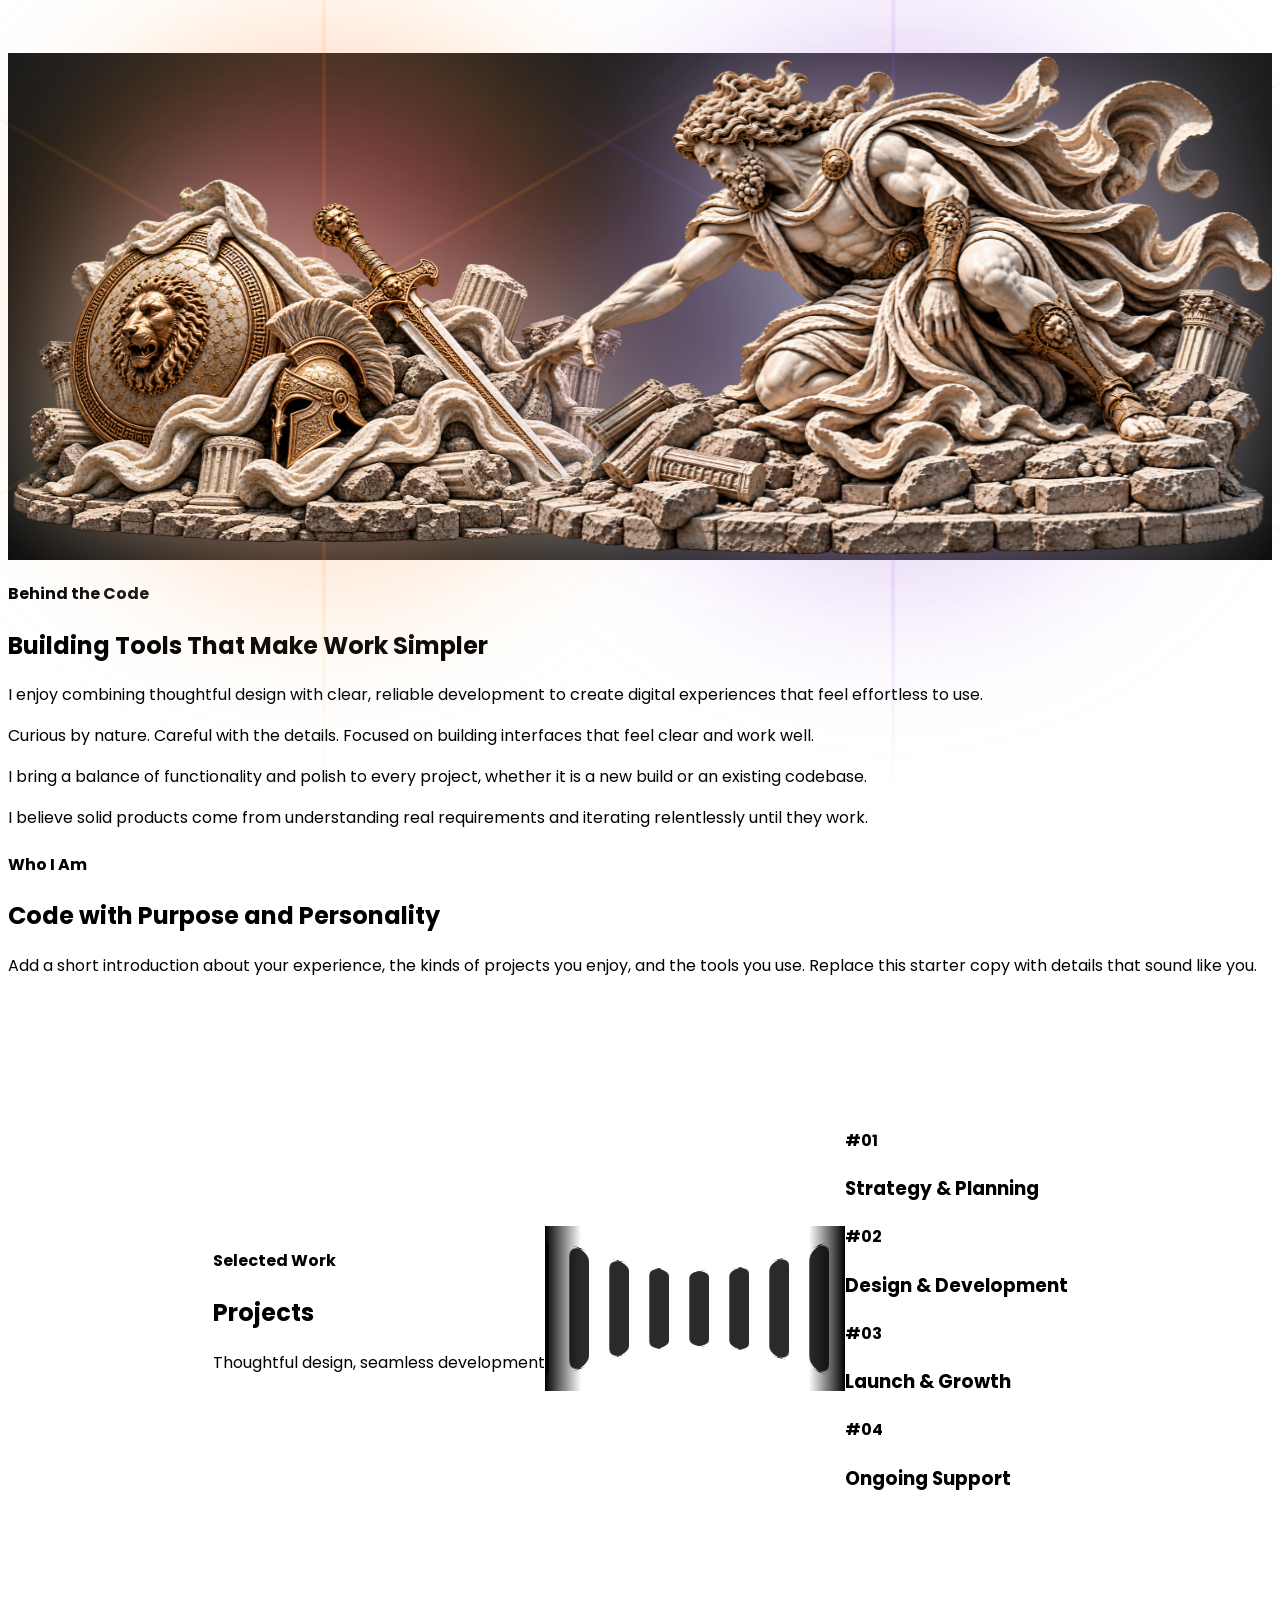
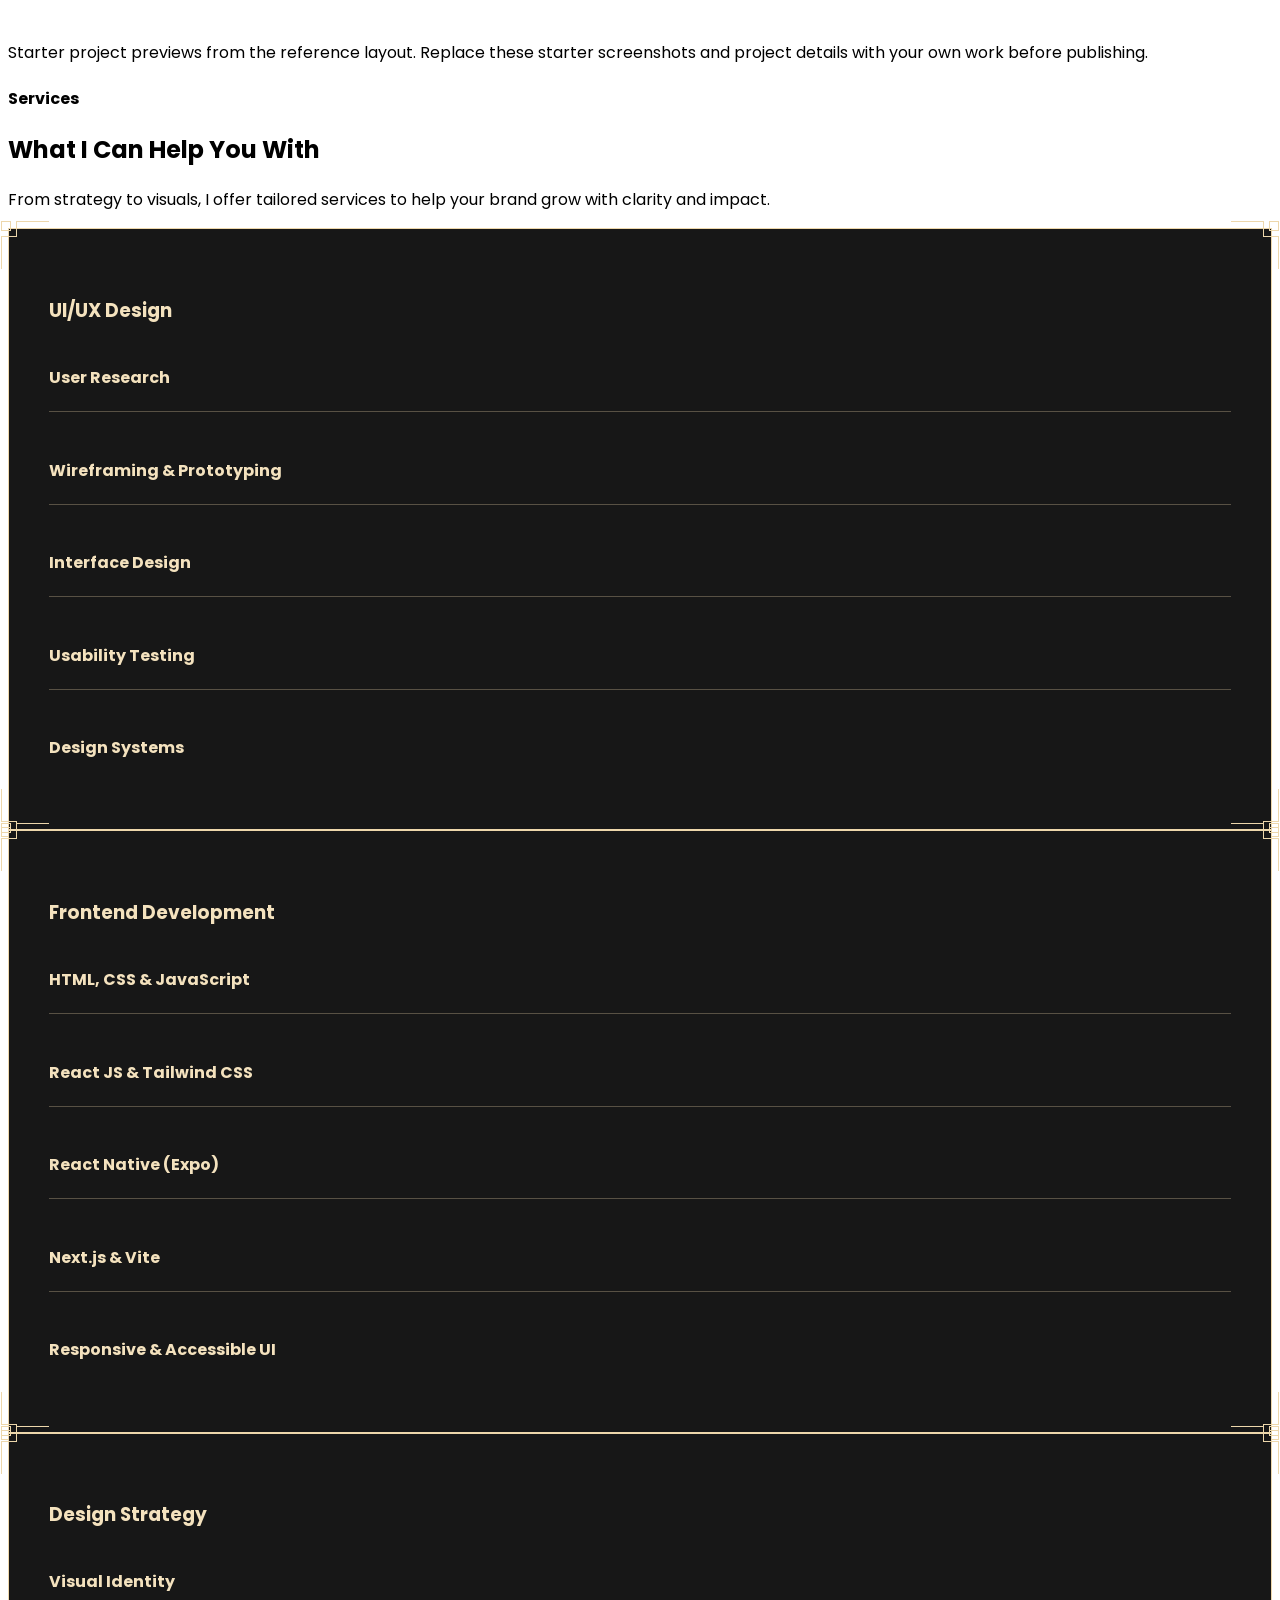
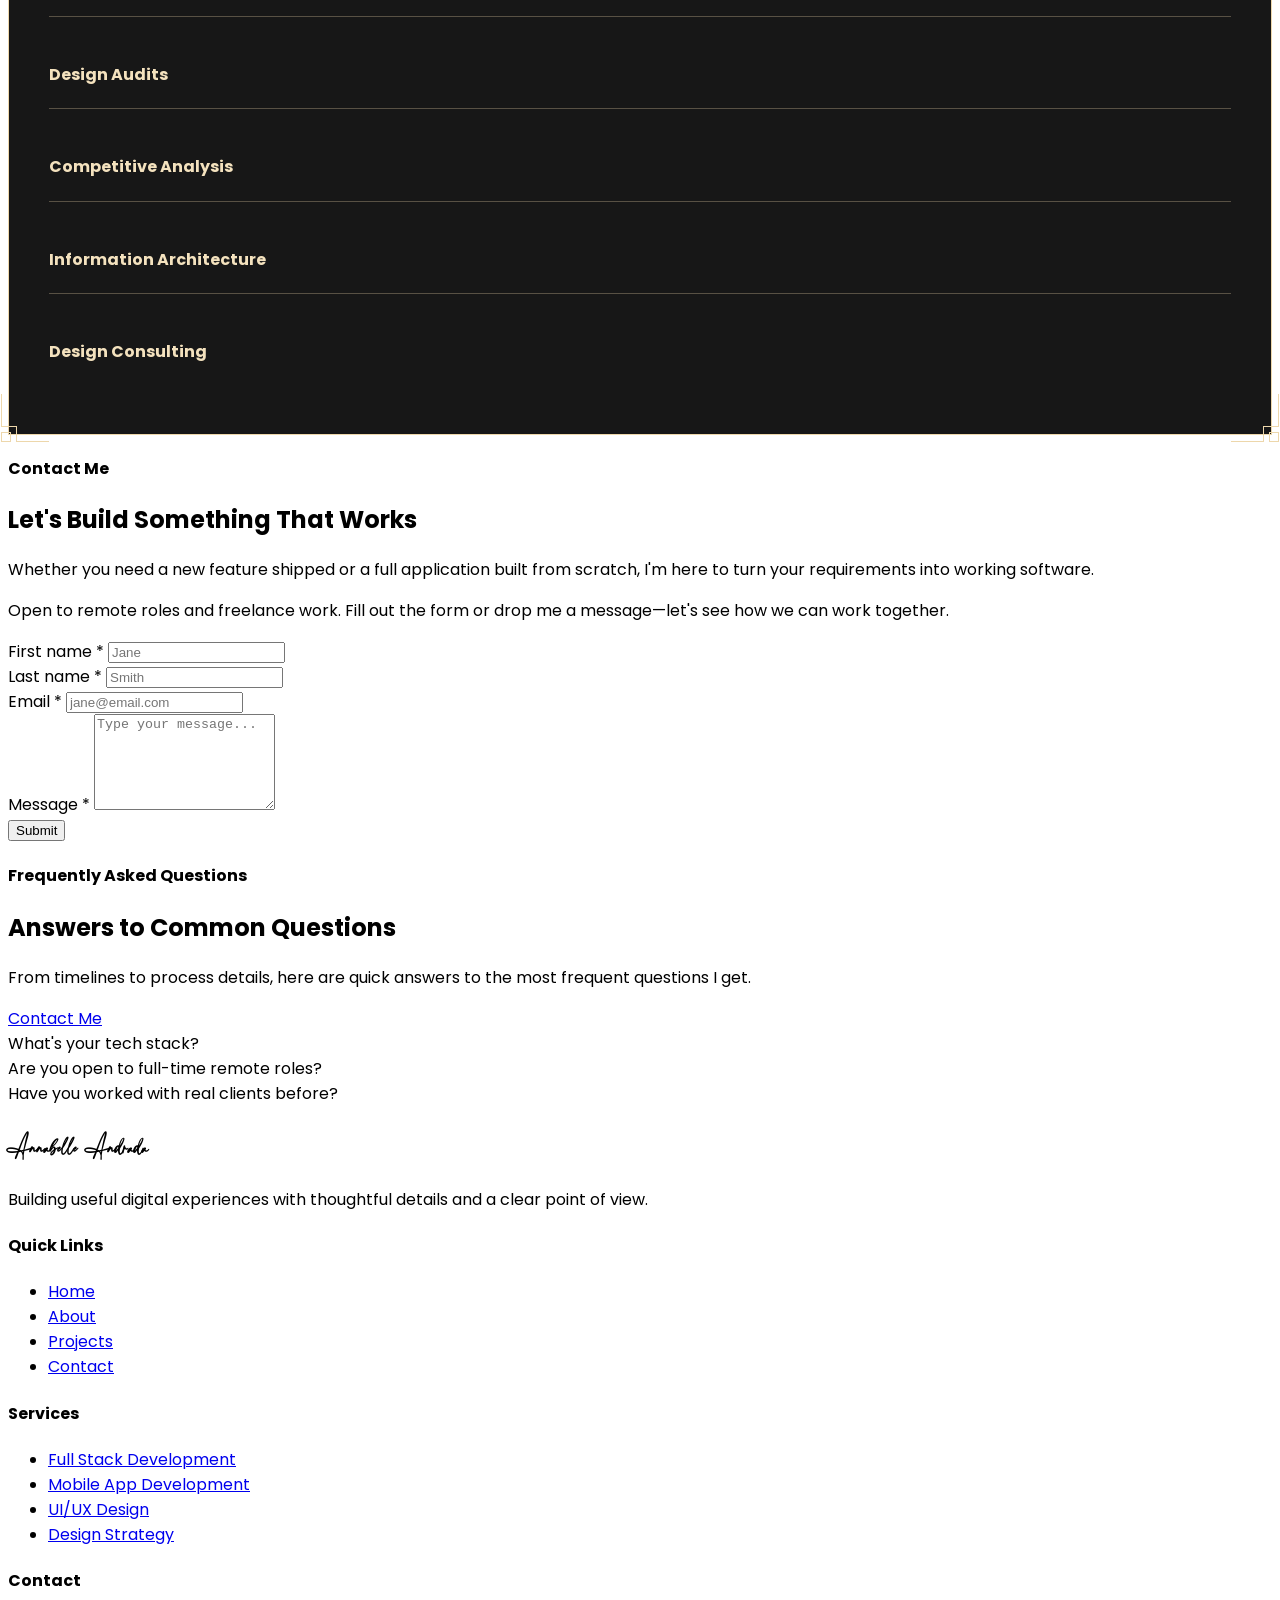
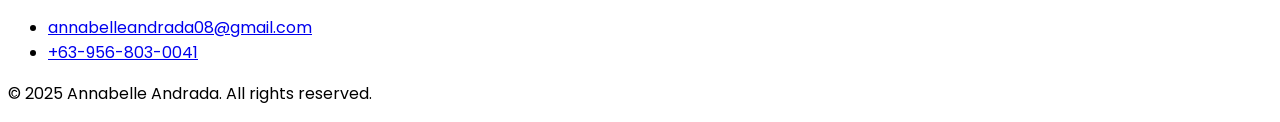
==== index.html @ df2bd19e "images/" ====
<!doctype html>
<html lang="en" class="scroll-smooth overflow-x-hidden">

<head>
  <meta charset="UTF-8" />
  <meta name="viewport" content="width=device-width, initial-scale=1.0" />
  <title>Annabelle Andrada — Web & Mobile Developer</title>
  <script src="https://cdn.tailwindcss.com"></script>
  <link rel="stylesheet" href="https://unicons.iconscout.com/release/v4.0.8/css/line.css" />
  <link rel="stylesheet" href="style.css" />
  <link rel="shortcut icon" href="favicon.svg" type="image/x-icon" />
  <script>
    tailwind.config = {
      theme: {
        extend: {
          colors: {
            accent: "#ff6b35",
          },
        },
      },
    };
  </script>
  <script src="https://cdnjs.cloudflare.com/ajax/libs/gsap/3.12.5/gsap.min.js"></script>
  <script src="https://cdnjs.cloudflare.com/ajax/libs/gsap/3.12.5/ScrollTrigger.min.js"></script>
  <link href="https://fonts.googleapis.com/css2?family=Poppins:wght@400;500;600;700;800;900&display=swap"
    rel="stylesheet" />
</head>

<body class="bg-black text-white overflow-x-hidden">
  <div style="position:absolute;width:0;height:0;overflow:hidden">
    <svg width="0" height="0" style="position: absolute;">
      <defs>
        <filter id="glass-distortion" x="0%" y="0%" width="100%" height="100%">
          <feTurbulence type="fractalNoise" baseFrequency="0.03 0.03" numOctaves="2" seed="92" result="noise" />
          <feGaussianBlur in="noise" stdDeviation="2" result="blurred" />
          <feDisplacementMap in="SourceGraphic" in2="blurred" scale="140" xChannelSelector="R" yChannelSelector="G" />
        </filter>
      </defs>
    </svg>
  </div>

  <!-- Navigation -->
  <nav id="navbar"
    class="fixed top-4 md:top-8 left-1/2 -translate-x-1/2 w-[90%] md:w-[800px] px-6 md:px-8 py-4 flex justify-between items-center z-50 rounded-full">
    <!-- Logo -->
    <div class="text-2xl font-bold text-white logo">Annabelle</div>

    <!-- Desktop Menu -->
    <div class="hidden md:flex gap-12 items-center">
      <a href="#home" class="text-white text-sm font-medium hover:opacity-70">Home</a>
      <a href="#about" class="text-white text-sm font-medium hover:opacity-70">About</a>
      <a href="#projects" class="text-white text-sm font-medium hover:opacity-70">Projects</a>

      <!-- Button -->
      <a href="#contact"
        class="group relative inline-flex items-center w-[165px] h-[48px] rounded-full overflow-hidden bg-white font-semibold pr-7">
        <span
          class="absolute right-1 top-1 bottom-1 w-10 h-10 rounded-full bg-orange-500 pl-2.5 flex items-center justify-start text-white text-xl transition-all duration-500 group-hover:right-1 group-hover:w-[calc(100%-8px)]">
          <i class="uil uil-arrow-right"></i>
        </span>
        <span
          class="relative z-10 w-full text-center text-black text-sm transition-all duration-500 group-hover:text-white group-hover:translate-x-5">
          Get in touch
        </span>
      </a>
    </div>

    <!-- Mobile Menu Button -->
    <button id="menuBtn" class="md:hidden text-white text-2xl">
      <i class="uil uil-bars"></i>
    </button>
  </nav>

  <div id="mobileMenu"
    class="fixed top-24 left-1/2 -translate-x-1/2 w-[90%] rounded-2xl p-6 hidden flex flex-col gap-6 text-center z-40">
    <a href="#home" class="text-white text-sm">Home</a>
    <a href="#about" class="text-white text-sm">About</a>
    <a href="#projects" class="text-white text-sm">Projects</a>
    <!-- Button -->
    <a href="#contact"
      class="group relative inline-flex items-center w-full h-[48px] rounded-full overflow-hidden bg-white font-semibold pr-7">
      <span
        class="absolute right-1 top-1 bottom-1 w-10 h-10 rounded-full bg-orange-500 pl-2.5 flex items-center justify-start text-white text-xl transition-all duration-500 group-hover:right-1 group-hover:w-[calc(100%-8px)]">
        <i class="uil uil-arrow-right"></i>
      </span>
      <span
        class="relative z-10 w-full text-center text-black text-sm transition-all duration-500 group-hover:text-white group-hover:translate-x-5">
        Get in touch
      </span>
    </a>
  </div>

  <!-- Hero Section -->
  <section id="home"
    class="min-h-screen hero-gradient relative flex flex-col justify-end md:justify-end items-center px-6 md:px-16 overflow-hidden rounded-b-[40px] md:rounded-b-[100px]">
    <div class="absolute inset-0 bg-gradient-to-b from-transparent to-black/70"></div>

    <!-- Epic Adam Image (Left/Bottom) -->
    <div class="epic-adam-wrapper">
      <div class="epic-rays">
        <div class="ray"></div>
        <div class="ray"></div>
        <div class="ray"></div>
        <div class="ray"></div>
        <div class="ray"></div>
        <div class="ray"></div>
      </div>
      <div class="epic-aura"></div>
      <div class="epic-image-container">
        <img src="greek-war-trophy.png" alt="Ornate Greek shield, helmet, sword, and marble relics" />
      </div>
    </div>

    <!-- Epic God Image (Right/Top) -->
    <div class="epic-god-wrapper">
      <div class="epic-rays">
        <div class="ray"></div>
        <div class="ray"></div>
        <div class="ray"></div>
        <div class="ray"></div>
        <div class="ray"></div>
        <div class="ray"></div>
      </div>
      <div class="epic-aura"></div>
      <div class="epic-image-container">
        <img src="marble-titan.png" alt="Marble titan among ancient ruins" />
      </div>
    </div>

    <!-- Content (properly positioned) -->
    <div
      class="max-w-[1400px] hero-content flex flex-col md:flex-row items-start md:items-end justify-between gap-10 mx-auto w-full z-20 mb-10 md:mb-5 relative">
      <div>
        <h2 class="text-base md:text-xl font-medium mb-3 opacity-90">
          Hey, I'm Annabelle
        </h2>

        <h1 class="text-[2.2rem] md:text-[3.5rem] font-extrabold leading-tight tracking-[-1px] md:tracking-[-3px]">
          Web & Mobile<br class="hidden md:block" />
          Developer
        </h1>
      </div>

      <div class="max-w-full md:max-w-[450px] text-left">
        <h3 class="text-2xl md:text-4xl font-bold mb-4 md:mb-6 leading-tight">
          Great interfaces should just work.
        </h3>
        <p class="text-sm md:text-base opacity-90 leading-relaxed">
          I build clean, responsive digital experiences that make everyday tasks feel simple and intuitive.</p>
      </div>
    </div>

    <!-- Services Strip -->
    <div class="grid grid-cols-2 md:grid-cols-3 z-20 pb-8 md:pb-10 w-full services-strip">
      <div class="p-6 md:p-10 transition-all hover:bg-black/20">
        <h4 class="text-orange-500 text-xs md:text-sm mb-2 font-semibold">
          #01
        </h4>
        <h3 class="text-base md:text-xl font-bold">Frontend Development</h3>
      </div>
      <div class="p-6 md:p-10 transition-all hover:bg-black/20">
        <h4 class="text-orange-500 text-xs md:text-sm mb-2 font-semibold">
          #02
        </h4>
        <h3 class="text-base md:text-xl font-bold">Mobile Development</h3>
      </div>
      <div class="p-6 md:p-10 transition-all hover:bg-black/20">
        <h4 class="text-orange-500 text-xs md:text-sm mb-2 font-semibold">
          #03
        </h4>
        <h3 class="text-base md:text-xl font-bold">UI/UX Design</h3>
      </div>
    </div>
  </section>

  <!-- About Section -->
  <section id="about" class="py-20 md:py-32 md:pb-0 px-6 md:px-16 pb-0 max-w-[1400px] mx-auto">
    <h4 class="text-orange-500 text-xs md:text-sm font-semibold mb-3 md:mb-4 uppercase tracking-[2px]">
      Behind the Code
    </h4>

    <h2 class="text-[2.2rem] md:text-[3.5rem] font-extrabold mb-6 leading-tight">
      Building Tools That Make Work Simpler
    </h2>

    <div class="grid grid-cols-1 md:grid-cols-2 gap-10 md:gap-24 mb-10">
      <div>
        <p class="text-base md:text-lg leading-relaxed opacity-80 mb-6">
          I enjoy combining thoughtful design with clear, reliable development to create digital experiences that feel effortless to use.
        </p>
        <p class="text-base md:text-lg leading-relaxed opacity-80 mb-6">
          Curious by nature. Careful with the details. Focused on building interfaces that feel clear and work well.
        </p>
      </div>

      <div>
        <p class="text-base md:text-lg leading-relaxed opacity-80 mb-6">
          I bring a balance of functionality and polish to every project, whether it is a new build or an existing codebase.
        </p>
        <p class="text-base md:text-lg leading-relaxed opacity-80 mb-6">
          I believe solid products come from understanding real requirements
          and iterating relentlessly until they work.
        </p>
      </div>
    </div>

    <h4 class="text-orange-500 text-xs md:text-sm font-semibold mb-3 md:mb-4 uppercase tracking-[2px] mt-12 md:mt-10">
      Who I Am
    </h4>

    <h2 class="text-[2.2rem] md:text-[3.5rem] font-extrabold mb-6 leading-tight">
      Code with Purpose and Personality
    </h2>

    <p class="text-base md:text-xl opacity-80 mb-12 md:mb-16 leading-relaxed">
      Add a short introduction about your experience, the kinds of projects you enjoy, and the tools you use. Replace this starter copy with details that sound like you.
    </p>
  </section>

  <!-- Projects Section -->
  <section id="projects" class="py-20 md:py-32 px-6 md:px-16 pb-0 pt-15">
    <!-- Carousel Banner (Container for canvas & absolute floating text overlays) -->
    <div class="carousel-banner w-full h-[50vh] md:h-[80vh] relative flex items-center justify-center overflow-hidden">

      <!-- Floating Text at Top -->
      <div class="absolute -top-5 left-0 right-0 z-10 text-center pt-4 md:pt-5 px-4 md:px-0 pointer-events-none">
        <h4 class="text-orange-500 text-xs md:text-sm font-semibold mb-2 md:mb-4 uppercase tracking-[2px]">
          Selected Work
        </h4>
        <h2 class="text-2xl md:text-[2.5rem] font-bold mb-4 md:mb-6 leading-tight tracking-widest">
          Projects
        </h2>
        <p class="text-sm md:text-base opacity-70 mb-10 md:mb-16 leading-relaxed">
          Thoughtful design, seamless development
        </p>
      </div>

      <!-- Curved Canvas Carousel -->
      <div class="canvas-wrap w-full h-full absolute inset-0 flex items-center justify-center">
        <canvas id="projectsCanvas" role="link" tabindex="0" aria-label="Project carousel. Select a project to open its details." style="display:block; width:100%; height:100%; cursor:pointer;"></canvas>
      </div>

      <!-- Floating Info Cards at Bottom -->
      <div
        class="absolute bottom-3 sm:bottom-6 md:bottom-12 left-1/2 transform -translate-x-1/2 z-10 grid grid-cols-2 sm:grid-cols-4 gap-2 sm:gap-4 md:gap-6 w-[90%] sm:w-auto sm:max-w-[60%] pointer-events-none px-2 sm:px-0">
        <div class="text-center">
          <h4 class="text-orange-500 text-xs sm:text-sm mb-1 font-semibold">#01</h4>
          <h3 class="text-[10px] sm:text-xs font-semibold">Strategy &amp; Planning</h3>
        </div>
        <div class="text-center">
          <h4 class="text-orange-500 text-xs sm:text-sm mb-1 font-semibold">#02</h4>
          <h3 class="text-[10px] sm:text-xs font-semibold">Design &amp; Development</h3>
        </div>
        <div class="text-center">
          <h4 class="text-orange-500 text-xs sm:text-sm mb-1 font-semibold">#03</h4>
          <h3 class="text-[10px] sm:text-xs font-semibold">Launch &amp; Growth</h3>
        </div>
        <div class="text-center">
          <h4 class="text-orange-500 text-xs sm:text-sm mb-1 font-semibold">#04</h4>
          <h3 class="text-[10px] sm:text-xs font-semibold">Ongoing Support</h3>
        </div>
      </div>
    </div>

    <p class="text-center text-xs opacity-60 max-w-2xl mx-auto mt-6 mb-10">Starter project previews from the reference layout. Replace these starter screenshots and project details with your own work before publishing.</p>
    <!-- Modal -->
    <div class="card-overlay" id="cardOverlay">
      <div class="zoomed-card" id="zoomedCard">
        <button class="close-btn" id="closeBtn">×</button>
        <div class="zoomed-card-image-wrap">
          <img src="" alt="Project Detail" class="zoomed-card-image" id="zoomedImage" />
          <button class="fullscreen-btn" id="fullscreenBtn" title="View fullscreen" aria-label="View image fullscreen">
            <svg width="16" height="16" viewBox="0 0 24 24" fill="none" stroke="currentColor" stroke-width="2"
              stroke-linecap="round" stroke-linejoin="round">
              <polyline points="15 3 21 3 21 9"></polyline>
              <polyline points="9 21 3 21 3 15"></polyline>
              <line x1="21" y1="3" x2="14" y2="10"></line>
              <line x1="3" y1="21" x2="10" y2="14"></line>
            </svg>
          </button>
        </div>
        <div class="zoomed-card-content">
          <h3 class="zoomed-card-title" id="zoomedTitle">Project Title</h3>
          <p class="zoomed-card-description" id="zoomedDescription">
            Project description goes here...
          </p>
          <div class="zoomed-card-actions" style="display: flex; align-items: center; justify-content: center; gap: 12px; margin-top: 8px; flex-wrap: wrap;">
            <a id="zoomedDemoBtn" href="#"
              style="display: inline-flex; align-items: center; gap: 8px; background: linear-gradient(135deg, #ff6b35, #ff4757); color: white; text-decoration: none; padding: 12px 28px; border-radius: 50px; font-weight: 600; font-size: 14px; letter-spacing: 0.5px; transition: all 0.3s ease; box-shadow: 0 8px 24px rgba(255,107,53,0.4);"
              onmouseover="this.style.transform='translateY(-2px)'; this.style.boxShadow='0 12px 32px rgba(255,107,53,0.6)';"
              onmouseout="this.style.transform='translateY(0)'; this.style.boxShadow='0 8px 24px rgba(255,107,53,0.4)';">
              <svg width="16" height="16" fill="none" stroke="currentColor" stroke-width="2" viewBox="0 0 24 24">
                <path d="M18 13v6a2 2 0 0 1-2 2H5a2 2 0 0 1-2-2V8a2 2 0 0 1 2-2h6" />
                <polyline points="15 3 21 3 21 9" />
                <line x1="10" y1="14" x2="21" y2="3" />
              </svg>
              View Project Page
            </a>
            <a id="zoomedGithubBtn" href="#" target="_blank" rel="noopener noreferrer"
              style="display: inline-flex; align-items: center; gap: 8px; background: #1a1a1a; border: 1px solid rgba(255,255,255,0.2); color: white; text-decoration: none; padding: 12px 28px; border-radius: 50px; font-weight: 600; font-size: 14px; letter-spacing: 0.5px; transition: all 0.3s ease;"
              onmouseover="this.style.transform='translateY(-2px)'; this.style.background='#2a2a2a';"
              onmouseout="this.style.transform='translateY(0)'; this.style.background='#1a1a1a';">
              <i class="uil uil-github-alt" style="font-size: 16px;"></i>
              GitHub Repo
            </a>
          </div>
        </div>
      </div>
    </div>

    <!-- Fullscreen Image Lightbox -->
    <div class="image-lightbox" id="imageLightbox">
      <button class="lightbox-close-btn" id="lightboxCloseBtn" aria-label="Close fullscreen view">×</button>
      <img src="" alt="Fullscreen project preview" id="lightboxImage" />
    </div>
  </section>

  <!-- Services Section -->
  <section id="services" class="py-20 md:py-25 px-6 md:px-16 bg-black max-w-[1400px] mx-auto">
    <div class="max-w-[1400px] mx-auto">
      <h4 class="text-orange-500 text-xs md:text-sm font-semibold mb-2 md:mb-4 uppercase tracking-[2px]">
        Services
      </h4>
      <h2 class="text-2xl md:text-[3.5rem] font-extrabold mb-4 md:mb-6 leading-tight">
        What I Can Help You With
      </h2>
      <p class="text-base md:text-xl opacity-80 mb-10 md:mb-16 leading-relaxed">
        From strategy to visuals, I offer tailored services to help your brand
        grow with clarity and impact.
      </p>

      <div class="grid grid-cols-1 p-4 md:grid-cols-2 lg:grid-cols-3 gap-6 md:gap-12 lg:gap-12 max-w-7xl mx-auto">
        <!-- Card 1: UI/UX Design -->
        <div class="art-deco-card card-1 mb-6 md:mb-0 md:scale-90">
          <div class="corner top left"></div>
          <div class="corner top right"></div>
          <div class="corner bottom left"></div>
          <div class="corner bottom right"></div>

          <h3 class="text-lg md:text-2xl font-semibold md:font-bold mb-4">UI/UX Design</h3>

          <div class="art-deco-content">
            <div class="art-deco-item">
              <h4 class="text-base md:text-lg">User Research</h4>
              <div class="art-deco-divider"></div>
            </div>

            <div class="art-deco-item">
              <h4>Wireframing & Prototyping</h4>
              <div class="art-deco-divider"></div>
            </div>

            <div class="art-deco-item">
              <h4>Interface Design</h4>
              <div class="art-deco-divider"></div>
            </div>

            <div class="art-deco-item">
              <h4>Usability Testing</h4>
              <div class="art-deco-divider"></div>
            </div>

            <div class="art-deco-item">
              <h4>Design Systems</h4>
            </div>
          </div>
        </div>

        <!-- Card 2: Frontend Development -->
        <div class="art-deco-card card-2 mb-6 md:mb-0">
          <div class="corner top left"></div>
          <div class="corner top right"></div>
          <div class="corner bottom left"></div>
          <div class="corner bottom right"></div>

          <h3 class="text-lg md:text-2xl font-semibold md:font-bold mb-4">
            Frontend Development
          </h3>

          <div class="art-deco-content">
            <div class="art-deco-item">
              <h4 class="text-base md:text-lg">HTML, CSS & JavaScript</h4>
              <div class="art-deco-divider"></div>
            </div>

            <div class="art-deco-item">
              <h4>React JS & Tailwind CSS</h4>
              <div class="art-deco-divider"></div>
            </div>

            <div class="art-deco-item">
              <h4>React Native (Expo)</h4>
              <div class="art-deco-divider"></div>
            </div>

            <div class="art-deco-item">
              <h4>Next.js &amp; Vite</h4>
              <div class="art-deco-divider"></div>
            </div>

            <div class="art-deco-item">
              <h4>Responsive &amp; Accessible UI</h4>
            </div>
          </div>
        </div>

        <!-- Card 3: Design Strategy -->
        <div class="art-deco-card card-3 mb-6 md:mb-0 md:scale-90">
          <div class="corner top left"></div>
          <div class="corner top right"></div>
          <div class="corner bottom left"></div>
          <div class="corner bottom right"></div>

          <h3 class="text-lg md:text-2xl font-semibold md:font-bold mb-4">Design Strategy</h3>

          <div class="art-deco-content">
            <div class="art-deco-item">
              <h4 class="text-base md:text-lg">Visual Identity</h4>
              <div class="art-deco-divider"></div>
            </div>

            <div class="art-deco-item">
              <h4>Design Audits</h4>
              <div class="art-deco-divider"></div>
            </div>

            <div class="art-deco-item">
              <h4>Competitive Analysis</h4>
              <div class="art-deco-divider"></div>
            </div>

            <div class="art-deco-item">
              <h4>Information Architecture</h4>
              <div class="art-deco-divider"></div>
            </div>

            <div class="art-deco-item">
              <h4>Design Consulting</h4>
            </div>
          </div>
        </div>
      </div>
    </div>
  </section>

  <!-- Contact Section -->
  <section id="contact" class="py-20 md:py-32 px-6 md:px-16 max-w-[1400px] mx-auto">
    <div class="grid grid-cols-1 lg:grid-cols-2 gap-10 md:gap-12 lg:gap-20 items-center">
      <!-- Left Column -->
      <div>
        <h4 class="text-orange-500 text-xs md:text-sm font-semibold mb-2 md:mb-4 uppercase tracking-[2px]">
          Contact Me
        </h4>

        <h1 class="text-[2rem] md:text-[3.5rem] font-extrabold mb-4 md:mb-6 leading-tight">
          Let's Build Something That Works
        </h1>

        <p class="text-base md:text-lg lg:text-xl text-gray-400 mb-6 md:mb-8 leading-relaxed">
          Whether you need a new feature shipped or a full application built
          from scratch, I'm here to turn your requirements into working
          software.
        </p>

        <p class="text-sm md:text-base text-gray-500 mb-8 md:mb-12 leading-relaxed">
          Open to remote roles and freelance work. Fill out the form or drop
          me a message—let's see how we can work together.
        </p>

        <!-- Social Icons -->
        <div class="flex gap-4 md:gap-6">
          <a class="w-10 h-10 md:w-12 md:h-12 border-2 border-gray-700 rounded-full flex items-center justify-center hover:border-orange-500 transition-colors"
            href="#contact">
            <i class="uil uil-linkedin-alt text-lg md:text-xl"></i>
          </a>
          <a class="w-10 h-10 md:w-12 md:h-12 border-2 border-gray-700 rounded-full flex items-center justify-center hover:border-orange-500 transition-colors"
            href="#contact">
            <i class="uil uil-github-alt text-lg md:text-xl"></i>
          </a>
        </div>
      </div>

      <!-- Right Column - Form -->
      <div class="mt-10 lg:mt-0 p-6 md:p-10 bg-[#141414] rounded-[30px]">
        <form id="contactForm" action="https://formsubmit.co/annabelleandrada08@gmail.com" method="POST" class="space-y-6">
          <!-- Name Fields -->
          <div class="grid grid-cols-1 md:grid-cols-2 gap-4">
            <div>
              <label class="block text-gray-400 text-sm mb-2">
                First name <span class="text-orange-500">*</span>
              </label>
              <input type="text" name="first_name" placeholder="Jane"
                class="w-full bg-neutral-800 border-2 border-transparent rounded-full px-4 md:px-6 py-3 text-xs md:text-sm text-white placeholder-gray-600 focus:outline-none focus:border-orange-500 transition-colors"
                required />
            </div>
            <div>
              <label class="block text-gray-400 text-sm mb-2">
                Last name <span class="text-orange-500">*</span>
              </label>
              <input type="text" name="last_name" placeholder="Smith"
                class="w-full bg-neutral-800 border-2 border-transparent rounded-full px-4 md:px-6 py-3 text-xs md:text-sm text-white placeholder-gray-600 focus:outline-none focus:border-orange-500 transition-colors"
                required />
            </div>
          </div>

          <!-- Email -->
          <div>
            <label class="block text-gray-400 text-sm mb-2">
              Email <span class="text-orange-500">*</span>
            </label>
            <input type="email" name="email" placeholder="jane@email.com"
              class="w-full bg-neutral-800 border-2 border-transparent rounded-full px-4 md:px-6 py-3 text-xs md:text-sm text-white placeholder-gray-600 focus:outline-none focus:border-orange-500 transition-colors"
              required />
          </div>

          <!-- Message -->
          <div>
            <label class="block text-gray-400 text-sm mb-2">
              Message <span class="text-orange-500">*</span>
            </label>
            <textarea name="message" placeholder="Type your message..." rows="6"
              class="w-full bg-neutral-800 border-2 border-transparent rounded-3xl px-4 md:px-6 py-4 text-xs md:text-sm text-white placeholder-gray-600 focus:outline-none focus:border-orange-500 transition-colors resize-none"
              required></textarea>
          </div>

          <!-- Submit Button -->
          <button type="submit" id="submitBtn"
            class="w-full bg-orange-600 hover:bg-orange-500 text-white text-xs md:text-sm font-medium py-3.5 px-6 md:px-8 rounded-full transition-colors">
            Submit
          </button>
        </form>
      </div>
    </div>
  </section>

  <!-- FAQ Section -->
  <section id="faq" class="py-20 md:py-32 px-6 md:px-16 bg-neutral-900 overflow-x-hidden">
    <div class="max-w-[1400px] mx-auto">
      <div class="grid grid-cols-1 md:grid-cols-[1fr_1.2fr] gap-10 md:gap-24 items-start">
        <div class="md:sticky md:top-[150px] w-full">
          <h4 class="text-orange-500 text-xs md:text-sm font-semibold mb-3 md:mb-4 uppercase tracking-[2px]">
            Frequently Asked Questions
          </h4>
          <h2 class="text-[2rem] md:text-[3.5rem] font-extrabold leading-tight mb-4 md:mb-6">
            Answers to Common Questions
          </h2>
          <p class="text-base md:text-lg opacity-70 leading-relaxed mb-6 md:mb-8">
            From timelines to process details, here are quick answers to the
            most frequent questions I get.
          </p>
          <a href="#contact"
            class="group relative inline-flex items-center w-[165px] h-[48px] rounded-full overflow-hidden bg-white font-semibold pr-7">
            <span
              class="absolute right-1 top-1 bottom-1 w-10 h-10 rounded-full bg-orange-500 pl-2.5 flex items-center justify-start text-white text-xl transition-all duration-500 ease-in-out group-hover:right-1 group-hover:w-[calc(100%-8px)]">
              <i class="uil uil-arrow-right"></i>
            </span>
            <span
              class="relative z-10 w-full text-center text-black text-sm transition-all duration-500 ease-in-out group-hover:text-white group-hover:translate-x-5">
              Contact Me
            </span>
          </a>
        </div>

        <div class="w-full">
          <div
            class="faq-item bg-neutral-950 rounded-[25px] mb-5 overflow-hidden border-2 border-transparent transition-colors hover:border-orange-600">
            <div
              class="faq-question p-5 px-6 md:px-8 cursor-pointer flex justify-between items-center font-semibold text-sm md:text-base transition-colors hover:bg-white/[0.02]">
              <span>What's your tech stack?</span>
              <i class="uil uil-plus faq-icon text-2xl text-orange-500"></i>
            </div>
            <div class="faq-answer px-6 md:px-8">
              <p class="opacity-70 leading-relaxed pb-6 md:pb-7">
                Add your preferred tools and technologies here, with a short note about how you use them.
              </p>
            </div>
          </div>

          <div
            class="faq-item bg-neutral-950 rounded-[25px] mb-5 overflow-hidden border-2 border-transparent transition-colors hover:border-orange-600">
            <div
              class="faq-question p-5 px-6 md:px-8 cursor-pointer flex justify-between items-center font-semibold text-sm md:text-base transition-colors hover:bg-white/[0.02]">
              <span>Are you open to full-time remote roles?</span>
              <i class="uil uil-plus faq-icon text-2xl text-orange-500"></i>
            </div>
            <div class="faq-answer px-6 md:px-8">
              <p class="opacity-70 leading-relaxed pb-6 md:pb-7">
                Add a short answer about the opportunities you are currently open to.
              </p>
            </div>
          </div>

          <div
            class="faq-item bg-neutral-950 rounded-[25px] mb-5 overflow-hidden border-2 border-transparent transition-colors hover:border-orange-600">
            <div
              class="faq-question p-5 px-6 md:px-8 cursor-pointer flex justify-between items-center font-semibold text-sm md:text-base transition-colors hover:bg-white/[0.02]">
              <span>Have you worked with real clients before?</span>
              <i class="uil uil-plus faq-icon text-2xl text-orange-500"></i>
            </div>
            <div class="faq-answer px-6 md:px-8">
              <p class="opacity-70 leading-relaxed pb-6 md:pb-7">
                Share a little about your experience and link visitors to the projects you can discuss publicly.
              </p>
            </div>
          </div>
        </div>
      </div>
    </div>
  </section>

  <!-- Footer -->
  <footer id="footer" class="bg-black border-t border-white/10 py-12 md:py-16 px-6 md:px-16 pb-8">
    <div class="max-w-[1400px] mx-auto">
      <div class="grid grid-cols-1 md:grid-cols-[2fr_1fr_1fr_1fr] gap-12 md:gap-16 mb-12">
        <div>
          <h3 class="text-2xl md:text-3xl mb-4 font-bold logo">Annabelle Andrada</h3>

          <p class="text-sm md:text-base opacity-70 leading-relaxed mb-6">
            Building useful digital experiences with thoughtful details and a clear point of view.
          </p>
          <div class="flex gap-4 md:justify-start justify-start">
            <a href="#contact"
              class="w-10 h-10 bg-white/5 border border-white/10 rounded-full flex items-center justify-center transition-all hover:bg-orange-500 hover:-translate-y-1">
              <i class="uil uil-linkedin-alt"></i>
            </a>
            <a href="#contact"
              class="w-10 h-10 bg-white/5 border border-white/10 rounded-full flex items-center justify-center transition-all hover:bg-orange-500 hover:-translate-y-1">
              <i class="uil uil-github-alt"></i>
            </a>
          </div>
        </div>

        <div>
          <h4 class="font-semibold mb-4 md:mb-6 text-orange-500 text-sm">
            Quick Links
          </h4>
          <ul class="list-none">
            <li class="mb-3">
              <a href="#home" class="opacity-70 transition-all hover:opacity-100 hover:pl-1 inline-block">Home</a>
            </li>
            <li class="mb-3">
              <a href="#about" class="opacity-70 transition-all hover:opacity-100 hover:pl-1 inline-block">About</a>
            </li>
            <li class="mb-3">
              <a href="#projects"
                class="opacity-70 transition-all hover:opacity-100 hover:pl-1 inline-block">Projects</a>
            </li>
            <li class="mb-3">
              <a href="#contact" class="opacity-70 transition-all hover:opacity-100 hover:pl-1 inline-block">Contact</a>
            </li>
          </ul>
        </div>

        <div>
          <h4 class="font-semibold mb-4 md:mb-6 text-orange-500 text-sm">
            Services
          </h4>
          <ul class="list-none">
            <li class="mb-3">
              <a href="#services"
                class="text-sm md:text-base opacity-70 transition-all hover:opacity-100 hover:pl-1 inline-block">Full
                Stack Development</a>
            </li>
            <li class="mb-3">
              <a href="#services"
                class="text-sm md:text-base opacity-70 transition-all hover:opacity-100 hover:pl-1 inline-block">Mobile
                App Development</a>
            </li>
            <li class="mb-3">
              <a href="#services"
                class="text-sm md:text-base opacity-70 transition-all hover:opacity-100 hover:pl-1 inline-block">UI/UX
                Design</a>
            </li>
            <li class="mb-3">
              <a href="#services"
                class="text-sm md:text-base opacity-70 transition-all hover:opacity-100 hover:pl-1 inline-block">Design
                Strategy</a>
            </li>
          </ul>
        </div>

        <div>
          <h4 class="font-semibold mb-4 md:mb-6 text-orange-500 text-sm">
            Contact
          </h4>
          <ul class="list-none">
            <li class="mb-3">
              <a href="mailto:annabelleandrada08@gmail.com"
                class="text-sm md:text-base opacity-70 transition-all hover:opacity-100 hover:pl-1 inline-block">annabelleandrada08@gmail.com</a>
            </li>
            <li class="mb-3">
              <a href="tel:+639568030041"
                class="text-sm md:text-base opacity-70 transition-all hover:opacity-100 hover:pl-1 inline-block">+63-956-803-0041</a>
            </li>
          </ul>
        </div>
      </div>

      <div
        class="pt-6 md:pt-8 border-t border-white/10 flex flex-col md:flex-row gap-4 md:gap-0 justify-between items-start md:items-center opacity-60 text-xs md:text-sm">
        <p>© 2025 Annabelle Andrada. All rights reserved.</p>
      </div>
    </div>
  </footer>
  <script src="script.js"></script>
</body>

</html>
---- style.css ----
:root {
  --art-deco-border: hsl(40, 65%, 80%);
  --art-deco-text: hsl(40, 70%, 85%);
  --glass-light: #ffffff;
  --glass-dark: #000000;
  --glass-reflex-light: 1;
  --glass-reflex-dark: 1;
}

/* Enhanced 3D Carousel Styles */
.carousel-banner {
  width: 100%;
  height: 70vh;
  position: relative;
  display: flex;
  align-items: center;
  justify-content: center;
  overflow: hidden;
  perspective: 355px;
}

@media screen and (max-width: 640px) {
  .carousel-banner {
    height: 60vh;
    perspective: 250px;
  }
}

/* Card Modal - Game/Anime Style with Flip from Carousel Position */
.card-overlay {
  position: fixed;
  top: 0;
  left: 0;
  width: 100%;
  height: 100%;
  background: rgba(0, 0, 0, 0);
  display: none;
  justify-content: center;
  align-items: center;
  z-index: 1000;
  opacity: 0;
  transition: opacity 0.5s ease, background 0.5s ease;
  backdrop-filter: blur(0px);
}

.card-overlay.active {
  display: flex;
  opacity: 1;
  background: rgba(0, 0, 0, 0.9);
  backdrop-filter: blur(15px);
}

.card-overlay.closing {
  display: flex;
  background: rgba(0, 0, 0, 0.9);
  backdrop-filter: blur(15px);
}

/* The zoomed card - starts at carousel position */
.zoomed-card {
  background: linear-gradient(135deg,
      rgba(30, 30, 30, 0.95),
      rgba(20, 20, 20, 0.95));
  border-radius: 20px;
  padding: 0;
  position: fixed;
  overflow: hidden;
  box-shadow: 0 0 0 2px rgba(255, 255, 255, 0.1), 0 20px 60px rgba(0, 0, 0, 0.6),
    0 0 40px rgba(255, 107, 107, 0.2);
  pointer-events: none;
  transform-style: preserve-3d;
  /* Initial size matches carousel card */
  width: 200px;
  height: 250px;
  /* Position will be set dynamically via JS */
}

.card-overlay.active .zoomed-card {
  pointer-events: all;
}

/* Card is expanding to center */
.zoomed-card.expanding {
  transition: all 1.2s cubic-bezier(0.34, 1.56, 0.64, 1);
}

/* Card expanded state - fixed aspect ratio */
.zoomed-card.expanded {
  width: 450px !important;
  min-height: max-content;
  left: 50% !important;
  top: 50% !important;
  transform: translate(-50%, -50%) rotateY(0deg) rotateZ(0deg) !important;
}

/* Card is returning to carousel */
.zoomed-card.returning {
  transition: all 1.2s cubic-bezier(0.34, 1.56, 0.64, 1);
}

/* Card Content */
.zoomed-card-image-wrap {
  position: relative;
}

.zoomed-card-image {
  width: 100%;
  height: 100%;
  object-fit: contain;
  display: block;
  border-radius: 20px;
  transition: height 0.8s cubic-bezier(0.34, 1.56, 0.64, 1) 0.4s,
    border-radius 0.8s ease 0.4s;
}

.zoomed-card.expanded .zoomed-card-image {
  height: max-content;
  border-radius: 20px 20px 0 0;
}

/* Fullscreen (expand) button overlaid on the modal image */
.fullscreen-btn {
  position: absolute;
  bottom: 12px;
  right: 12px;
  width: 34px;
  height: 34px;
  border-radius: 50%;
  background: rgba(0, 0, 0, 0.55);
  border: 1px solid rgba(255, 255, 255, 0.25);
  color: white;
  display: flex;
  align-items: center;
  justify-content: center;
  cursor: pointer;
  z-index: 5;
  opacity: 0;
  transform: scale(0.8);
  pointer-events: none;
  transition: all 0.3s ease;
}

.zoomed-card.expanded .fullscreen-btn {
  opacity: 1;
  transform: scale(1);
  pointer-events: all;
  transition: all 0.6s cubic-bezier(0.34, 1.56, 0.64, 1) 1s;
}

.fullscreen-btn:hover {
  background: rgba(255, 107, 53, 0.9);
  border-color: rgba(255, 255, 255, 0.4);
  transform: scale(1.1);
}

/* Fullscreen image lightbox */
.image-lightbox {
  position: fixed;
  inset: 0;
  z-index: 2000;
  display: none;
  align-items: center;
  justify-content: center;
  background: rgba(0, 0, 0, 0.95);
  opacity: 0;
  transition: opacity 0.3s ease;
}

.image-lightbox.active {
  display: flex;
  opacity: 1;
}

.image-lightbox img {
  max-width: 92vw;
  max-height: 92vh;
  object-fit: contain;
  border-radius: 8px;
  box-shadow: 0 20px 60px rgba(0, 0, 0, 0.6);
}

/* Browser Fullscreen API mode: fill the frame edge-to-edge */
.image-lightbox:fullscreen {
  background: #000;
}

.image-lightbox:fullscreen img {
  max-width: 100vw;
  max-height: 100vh;
  border-radius: 0;
}

.lightbox-close-btn {
  position: absolute;
  top: 24px;
  right: 24px;
  background: rgba(255, 71, 87, 0.9);
  color: white;
  border: 2px solid rgba(255, 255, 255, 0.3);
  width: 40px;
  height: 40px;
  border-radius: 50%;
  font-size: 24px;
  line-height: 1;
  cursor: pointer;
  display: flex;
  justify-content: center;
  align-items: center;
  z-index: 10;
  transition: all 0.3s ease;
  box-shadow: 0 5px 15px rgba(255, 71, 87, 0.4);
}

.lightbox-close-btn:hover {
  transform: scale(1.1) rotate(90deg);
  background: rgba(255, 71, 87, 1);
}

.zoomed-card-content {
  padding: 32px;
  color: white;
  opacity: 0;
  transform: translateY(30px);
  transition: all 0.6s cubic-bezier(0.34, 1.56, 0.64, 1);
}

.zoomed-card.expanded .zoomed-card-content {
  opacity: 1;
  transform: translateY(0);
  transition-delay: 0.8s;
}

.zoomed-card.returning .zoomed-card-content {
  opacity: 0;
  transform: translateY(30px);
  transition: all 0.3s ease;
  transition-delay: 0s;
}

.zoomed-card-title {
  font-size: 20px;
  font-weight: bold;
  text-align: center;
  color: white;
  margin-bottom: 20px;
  text-shadow: 0 0 20px rgba(78, 205, 196, 0.5);
}

.zoomed-card-description {
  font-size: 14px;
  color: rgba(255, 255, 255, 0.8);
  line-height: 1.8;
  text-align: center;
  margin-bottom: 30px;
}

.close-btn {
  position: absolute;
  top: 20px;
  right: 20px;
  background: rgba(255, 71, 87, 0.9);
  color: white;
  border: 2px solid rgba(255, 255, 255, 0.3);
  width: 30px;
  height: 30px;
  border-radius: 50%;
  font-size: 20px;
  line-height: 1;
  cursor: pointer;
  display: flex;
  justify-content: center;
  align-items: center;
  z-index: 10;
  transition: all 0.3s ease;
  box-shadow: 0 5px 15px rgba(255, 71, 87, 0.4);
  opacity: 0;
  transform: scale(0) rotate(-180deg);
}

.zoomed-card.expanded .close-btn {
  opacity: 1;
  transform: scale(1) rotate(0deg);
  transition: all 0.6s cubic-bezier(0.34, 1.56, 0.64, 1) 1s;
}

.close-btn:hover {
  transform: scale(1.1) rotate(90deg) !important;
  background: rgba(255, 71, 87, 1);
  box-shadow: 0 10px 25px rgba(255, 71, 87, 0.6);
}

/* Glow effect during animation */
.zoomed-card.expanding {
  animation: cardGlow 1.2s ease-in-out;
}

@keyframes cardGlow {

  0%,
  100% {
    box-shadow: 0 0 0 2px rgba(255, 255, 255, 0.1),
      0 20px 60px rgba(0, 0, 0, 0.6), 0 0 40px rgba(255, 107, 107, 0.2);
  }

  50% {
    box-shadow: 0 0 0 3px rgba(78, 205, 196, 0.8),
      0 30px 80px rgba(0, 0, 0, 0.8), 0 0 80px rgba(78, 205, 196, 0.6),
      0 0 120px rgba(255, 107, 107, 0.4);
  }
}

@media screen and (max-width: 1024px) {
  .zoomed-card.expanded {
    width: 400px !important;
    min-height: 650px;
  }

  .zoomed-card.expanded .zoomed-card-image {
    height: 400px;
  }
}

@media screen and (max-width: 768px) {
  .zoomed-card.expanded {
    width: 90% !important;
    max-width: 350px !important;
    min-height: max-content;
  }

  .zoomed-card.expanded .zoomed-card-image {
    height: 300px;
  }

  .zoomed-card-content {
    padding: 24px;
  }

  .zoomed-card-title {
    font-size: 24px;
  }

  .zoomed-card-description {
    font-size: 14px;
  }

  .zoomed-card-actions {
    flex-direction: column;
  }

  .zoomed-card-actions a {
    width: 100%;
    justify-content: center;
  }

  .epic-god-wrapper {
    right: -20% !important;
    top: 5% !important;
    width: 75% !important;
  }

  .epic-adam-wrapper {
    left: -5% !important;
    bottom: 60% !important;
    width: 65% !important;
  }
}

@font-face {
  font-family: "MyFont";
  src: url("Priestacy.otf") format("opentype");
  font-weight: normal;
  font-style: normal;
}

/* Initial hidden states */
.epic-adam-wrapper,
.epic-god-wrapper,
#navbar,
.hero-content>*,
.services-strip>* {
  opacity: 0;
}

.logo {
  font-family: "MyFont", sans-serif;
}

body {
  font-family: "Poppins";
}

.hero-gradient {
  background: linear-gradient(to bottom, #1a1a1a 0%, #000000 100%);
  position: relative;
}

/* Epic floating images */
.epic-adam-wrapper,
.epic-god-wrapper {
  position: absolute;
  z-index: 1;
  pointer-events: none;
}

.epic-adam-wrapper {
  left: 0;
  bottom: 0;
  width: 50%;
  height: 100%;
  display: flex;
  align-items: flex-end;
  justify-content: flex-start;
}

.epic-god-wrapper {
  right: 0;
  top: 0;
  width: 60%;
  height: 100%;
  display: flex;
  align-items: flex-start;
  justify-content: flex-end;
}

.epic-image-container {
  position: relative;
  animation: epicFloat 6s ease-in-out infinite;
}

.epic-adam-wrapper .epic-image-container {
  animation-delay: 0s;
}

.epic-god-wrapper .epic-image-container {
  animation-delay: 1s;
}

@keyframes epicFloat {

  0%,
  100% {
    transform: translateY(0px);
  }

  50% {
    transform: translateY(-30px);
  }
}

.epic-aura {
  position: absolute;
  top: 50%;
  left: 50%;
  transform: translate(-50%, -50%);
  width: 700px;
  height: 700px;
  border-radius: 50%;
  pointer-events: none;
  z-index: -1;
}

.epic-adam-wrapper .epic-aura {
  background: radial-gradient(circle,
      rgba(255, 107, 53, 0.6) 0%,
      rgba(255, 71, 87, 0.4) 30%,
      rgba(255, 140, 0, 0.2) 50%,
      transparent 70%);
  animation: auraGlow 4s ease-in-out infinite;
  filter: blur(60px);
}

.epic-god-wrapper .epic-aura {
  background: radial-gradient(circle,
      rgba(102, 126, 234, 0.6) 0%,
      rgba(118, 75, 162, 0.4) 30%,
      rgba(147, 51, 234, 0.2) 50%,
      transparent 70%);
  animation: auraGlow 4s ease-in-out infinite;
  filter: blur(60px);
  animation-delay: 0.5s;
}

.epic-aura::before {
  content: "";
  position: absolute;
  top: 50%;
  left: 50%;
  transform: translate(-50%, -50%);
  width: 900px;
  height: 900px;
  border-radius: 50%;
  background: radial-gradient(circle,
      rgba(255, 255, 255, 0.15) 0%,
      rgba(255, 255, 255, 0.05) 40%,
      transparent 70%);
  animation: auraPulse 3s ease-in-out infinite;
}

@keyframes auraGlow {

  0%,
  100% {
    opacity: 0.8;
    transform: translate(-50%, -50%) scale(1);
  }

  50% {
    opacity: 1;
    transform: translate(-50%, -50%) scale(1.2);
  }
}

@keyframes auraPulse {

  0%,
  100% {
    opacity: 0.4;
    filter: blur(50px);
  }

  50% {
    opacity: 0.7;
    filter: blur(70px);
  }
}

.epic-image-container img {
  display: block;
  max-width: 100%;
  height: auto;
  filter: drop-shadow(0 0 60px rgba(255, 255, 255, 0.4));
}

.epic-adam-wrapper .epic-image-container img {
  max-height: 90vh;
  width: auto;
}

.epic-god-wrapper .epic-image-container img {
  max-height: 85vh;
  width: auto;
}

/* Light rays effect */
.epic-rays {
  position: absolute;
  top: 50%;
  left: 50%;
  transform: translate(-50%, -50%);
  width: 100%;
  height: 100%;
  pointer-events: none;
  z-index: -1;
}

.ray {
  position: absolute;
  top: 50%;
  left: 50%;
  width: 4px;
  height: 500px;
  transform-origin: top center;
  opacity: 0.3;
}

.epic-adam-wrapper .ray {
  background: linear-gradient(to bottom,
      rgba(255, 107, 53, 0.8),
      rgba(255, 140, 0, 0.4),
      transparent);
  animation: rayRotate 12s linear infinite;
}

.epic-god-wrapper .ray {
  background: linear-gradient(to bottom,
      rgba(102, 126, 234, 0.8),
      rgba(147, 51, 234, 0.4),
      transparent);
  animation: rayRotate 12s linear infinite reverse;
}

.ray:nth-child(1) {
  transform: translate(-50%, 0) rotate(0deg);
}

.ray:nth-child(2) {
  transform: translate(-50%, 0) rotate(60deg);
}

.ray:nth-child(3) {
  transform: translate(-50%, 0) rotate(120deg);
}

.ray:nth-child(4) {
  transform: translate(-50%, 0) rotate(180deg);
}

.ray:nth-child(5) {
  transform: translate(-50%, 0) rotate(240deg);
}

.ray:nth-child(6) {
  transform: translate(-50%, 0) rotate(300deg);
}

@keyframes rayRotate {
  0% {
    opacity: 0.2;
  }

  50% {
    opacity: 0.4;
  }

  100% {
    opacity: 0.2;
  }
}

.faq-answer {
  max-height: 0;
  overflow: hidden;
  transition: max-height 0.3s ease, padding 0.3s ease;
}

.faq-item.active .faq-answer {
  max-height: 500px;
}

.faq-icon {
  transition: transform 0.3s;
}

.faq-item.active .faq-icon {
  transform: rotate(45deg);
}

@keyframes spin-slow {
  from {
    transform: rotate(0deg);
  }

  to {
    transform: rotate(360deg);
  }
}

.animate-spin-slow {
  animation: spin-slow 5s linear infinite;
}

/* =============================================
   LIQUID GLASS NAVBAR — matches .liquid-glass-card
   ============================================= */
#navbar {
  position: fixed;
  isolation: isolate;
  transform: translateX(-50%);
  /* Outer glow — same as .liquid-glass-card */
  box-shadow: 0px 0px 21px -8px rgba(255, 255, 255, 0.3);
  transition: transform 0.4s cubic-bezier(0.16, 1, 0.3, 1),
    opacity 0.4s ease,
    all 0.5s cubic-bezier(0.16, 1, 0.3, 1);
}

/* Tint + inner shadow layer — same as .liquid-glass-card::before */
#navbar::before {
  content: '';
  position: absolute;
  inset: 0;
  z-index: 0;
  border-radius: 9999px;
  box-shadow: inset 0 0 10px -6px rgba(255, 255, 255, 0.7);
  background-color: rgba(255, 255, 255, 0);
  pointer-events: none;
}

/* Backdrop blur + distortion layer — same as .liquid-glass-card::after */
#navbar::after {
  content: '';
  position: absolute;
  inset: 0;
  z-index: -1;
  border-radius: 9999px;
  backdrop-filter: blur(8px);
  -webkit-backdrop-filter: blur(8px);
  filter: url(#glass-distortion);
  -webkit-filter: url(#glass-distortion);
  isolation: isolate;
  pointer-events: none;
}

/* Shine highlight layer */
.navbar-shine {
  position: absolute;
  inset: 0;
  z-index: 1;
  border-radius: 9999px;
  pointer-events: none;
  overflow: hidden;
}

/* Top-edge specular line — thin bright streak along the top */
.navbar-shine::before {
  content: '';
  position: absolute;
  top: 0;
  left: 10%;
  right: 10%;
  height: 1px;
  background: linear-gradient(
    90deg,
    transparent 0%,
    rgba(255, 255, 255, 0.0) 10%,
    rgba(255, 255, 255, 0.85) 40%,
    rgba(255, 255, 255, 1) 50%,
    rgba(255, 255, 255, 0.85) 60%,
    rgba(255, 255, 255, 0.0) 90%,
    transparent 100%
  );
  border-radius: 9999px;
}

/* Soft inner glow bloom just below the top edge */
.navbar-shine::after {
  content: '';
  position: absolute;
  top: 0;
  left: 15%;
  right: 15%;
  height: 40%;
  background: radial-gradient(
    ellipse at 50% 0%,
    rgba(255, 255, 255, 0.18) 0%,
    rgba(255, 255, 255, 0.06) 50%,
    transparent 100%
  );
  border-radius: 9999px;
}

/* Sweep animation on load */
@keyframes navbarShimmer {
  0%   { transform: translateX(-120%); opacity: 0; }
  10%  { opacity: 1; }
  90%  { opacity: 1; }
  100% { transform: translateX(120%); opacity: 0; }
}

.navbar-shine-sweep {
  position: absolute;
  top: 0;
  left: 0;
  width: 40%;
  height: 100%;
  background: linear-gradient(
    105deg,
    transparent 30%,
    rgba(255, 255, 255, 0.18) 50%,
    transparent 70%
  );
  border-radius: 9999px;
  animation: navbarShimmer 1.8s cubic-bezier(0.4, 0, 0.2, 1) forwards;
  animation-delay: 1.5s;
  opacity: 0;
  pointer-events: none;
}

#navbar.scrolled {
  transform: translateX(-50%) translateY(4px) scale(0.98);
}

#navbar.scrolled::after {
  backdrop-filter: blur(14px);
  -webkit-backdrop-filter: blur(14px);
}

/* =============================================
   LIQUID GLASS MOBILE MENU — matches .liquid-glass-card
   ============================================= */
#mobileMenu {
  isolation: isolate;
  transform: translate(-50%, -20px) scale(0.95) !important;
  border: none !important;
  box-shadow: 0px 0px 21px -8px rgba(255, 255, 255, 0.3);
  opacity: 0;
  transition: transform 0.3s cubic-bezier(0.16, 1, 0.3, 1), opacity 0.3s ease;
}

#mobileMenu.menu-visible {
  transform: translate(-50%, 0) scale(1) !important;
  opacity: 1;
}

#mobileMenu::before {
  content: '';
  position: absolute;
  inset: 0;
  z-index: 0;
  border-radius: 1rem;
  box-shadow: inset 0 0 10px -6px rgba(255, 255, 255, 0.7);
  background-color: rgba(255, 255, 255, 0);
  pointer-events: none;
}

#mobileMenu::after {
  content: '';
  position: absolute;
  inset: 0;
  z-index: -1;
  border-radius: 1rem;
  backdrop-filter: blur(8px);
  -webkit-backdrop-filter: blur(8px);
  filter: url(#glass-distortion);
  -webkit-filter: url(#glass-distortion);
  isolation: isolate;
  pointer-events: none;
}

/* services card style */

.art-deco-card {
  display: flex;
  flex-direction: column;
  background: #171717;
  border: 1px solid var(--art-deco-border);
  position: relative;
  padding: 3rem 2.5rem;
  color: var(--art-deco-text);
  transition: transform 0.3s ease;
  scale: 1;
}

.art-deco-card:hover {
  transform: translateY(-0.5rem);
}

.art-deco-content {
  display: flex;
  flex-direction: column;
  gap: 1.5rem;
}

.art-deco-divider {
  height: 1px;
  background: var(--art-deco-border);
  opacity: 0.3;
  margin-top: 0.75rem;
}

.corner {
  width: 0.5rem;
  height: 0.5rem;
  border: 1px solid var(--art-deco-border);
  position: absolute;
}

.corner::after,
.corner::before {
  content: "";
  position: absolute;
}

.corner::after {
  width: 2rem;
  height: calc(1rem - 1px);
}

.corner::before {
  width: calc(1rem - 1px);
  height: 2rem;
}

.corner.left {
  left: -0.5rem;
}

.corner.left::after {
  left: calc(-2px + 1rem);
  border-left: 1px solid var(--art-deco-border);
}

.corner.left::before {
  left: -1px;
  border-left: 1px solid var(--art-deco-border);
}

.corner.right {
  right: -0.5rem;
}

.corner.right::after {
  right: calc(-2px + 1rem);
  border-right: 1px solid var(--art-deco-border);
}

.corner.right::before {
  right: -1px;
  border-right: 1px solid var(--art-deco-border);
}

.corner.top {
  top: -0.5rem;
}

.corner.top::after {
  top: -1px;
  border-top: 1px solid var(--art-deco-border);
}

.corner.top::before {
  top: calc(-2px + 1rem);
  border-top: 1px solid var(--art-deco-border);
}

.corner.bottom {
  bottom: -0.5rem;
}

.corner.bottom::after {
  bottom: -1px;
  border-bottom: 1px solid var(--art-deco-border);
}

.corner.bottom::before {
  bottom: calc(-2px + 1rem);
  border-bottom: 1px solid var(--art-deco-border);
}
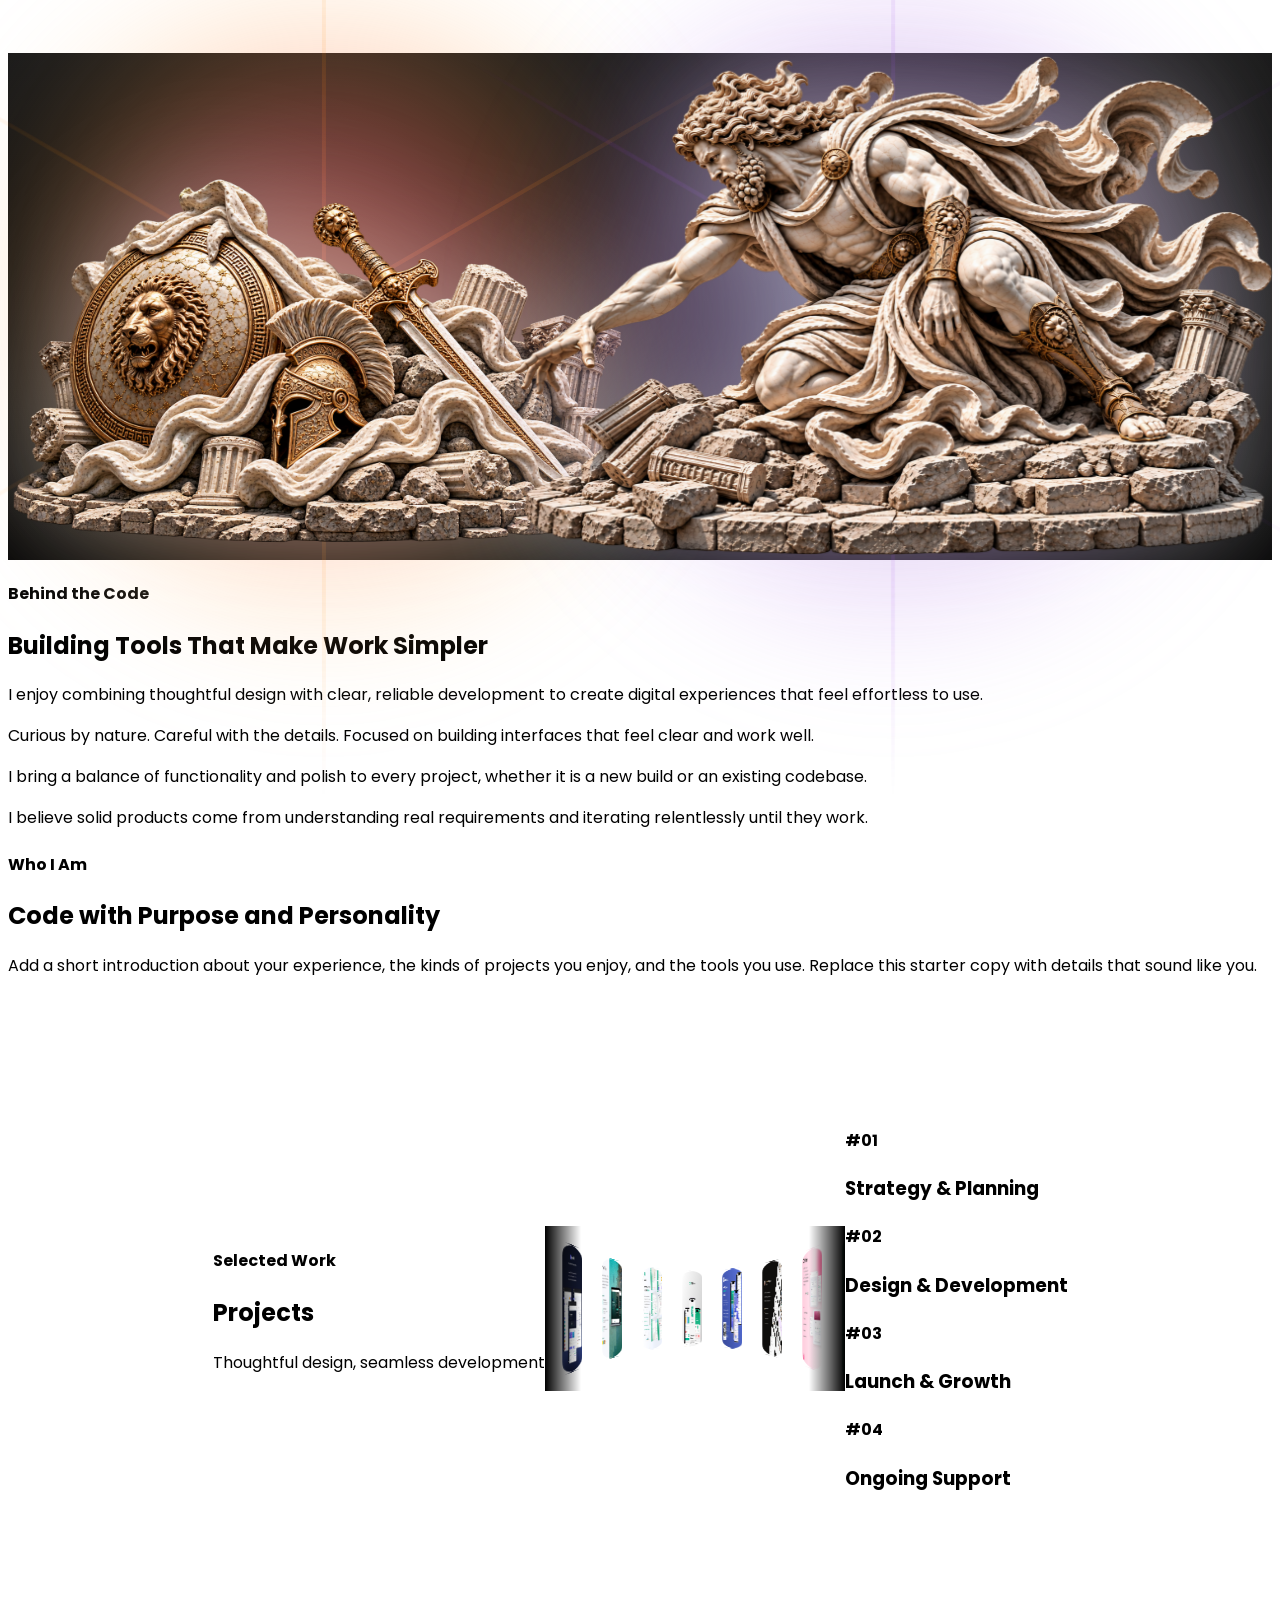
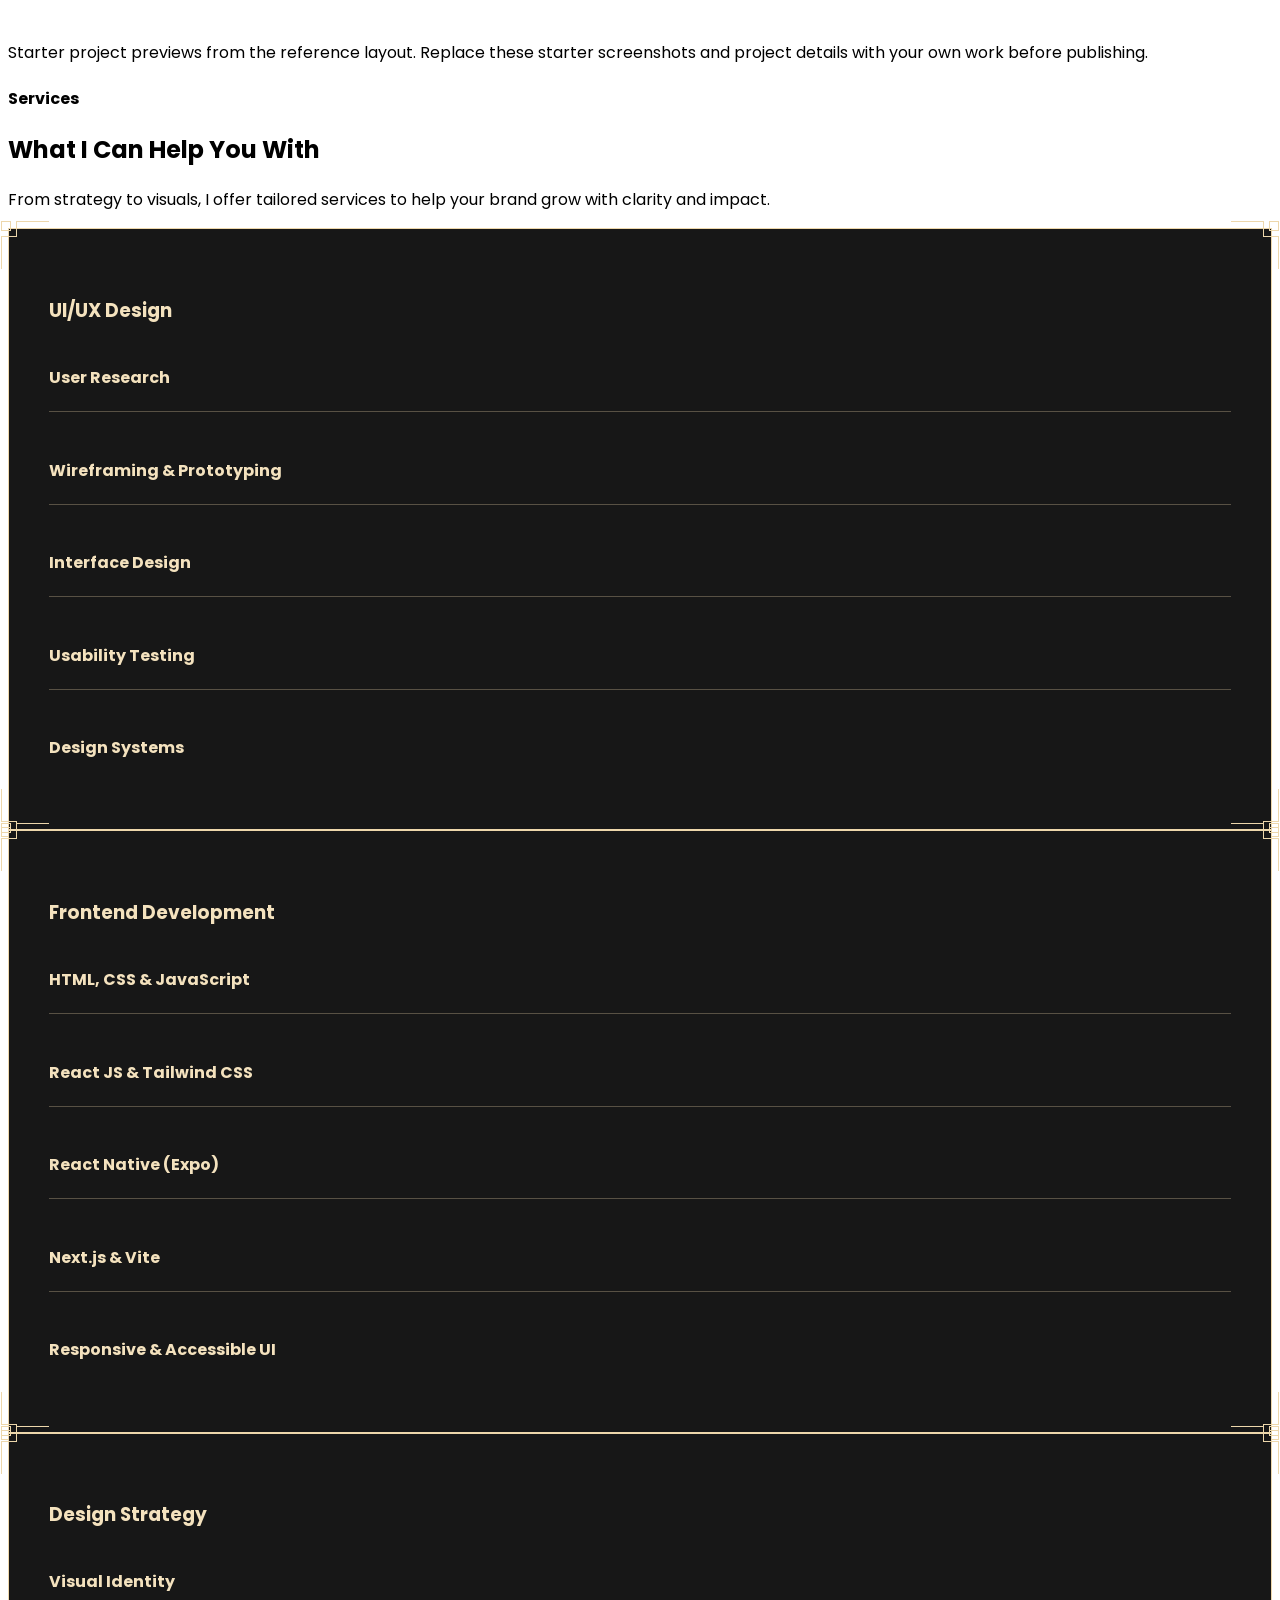
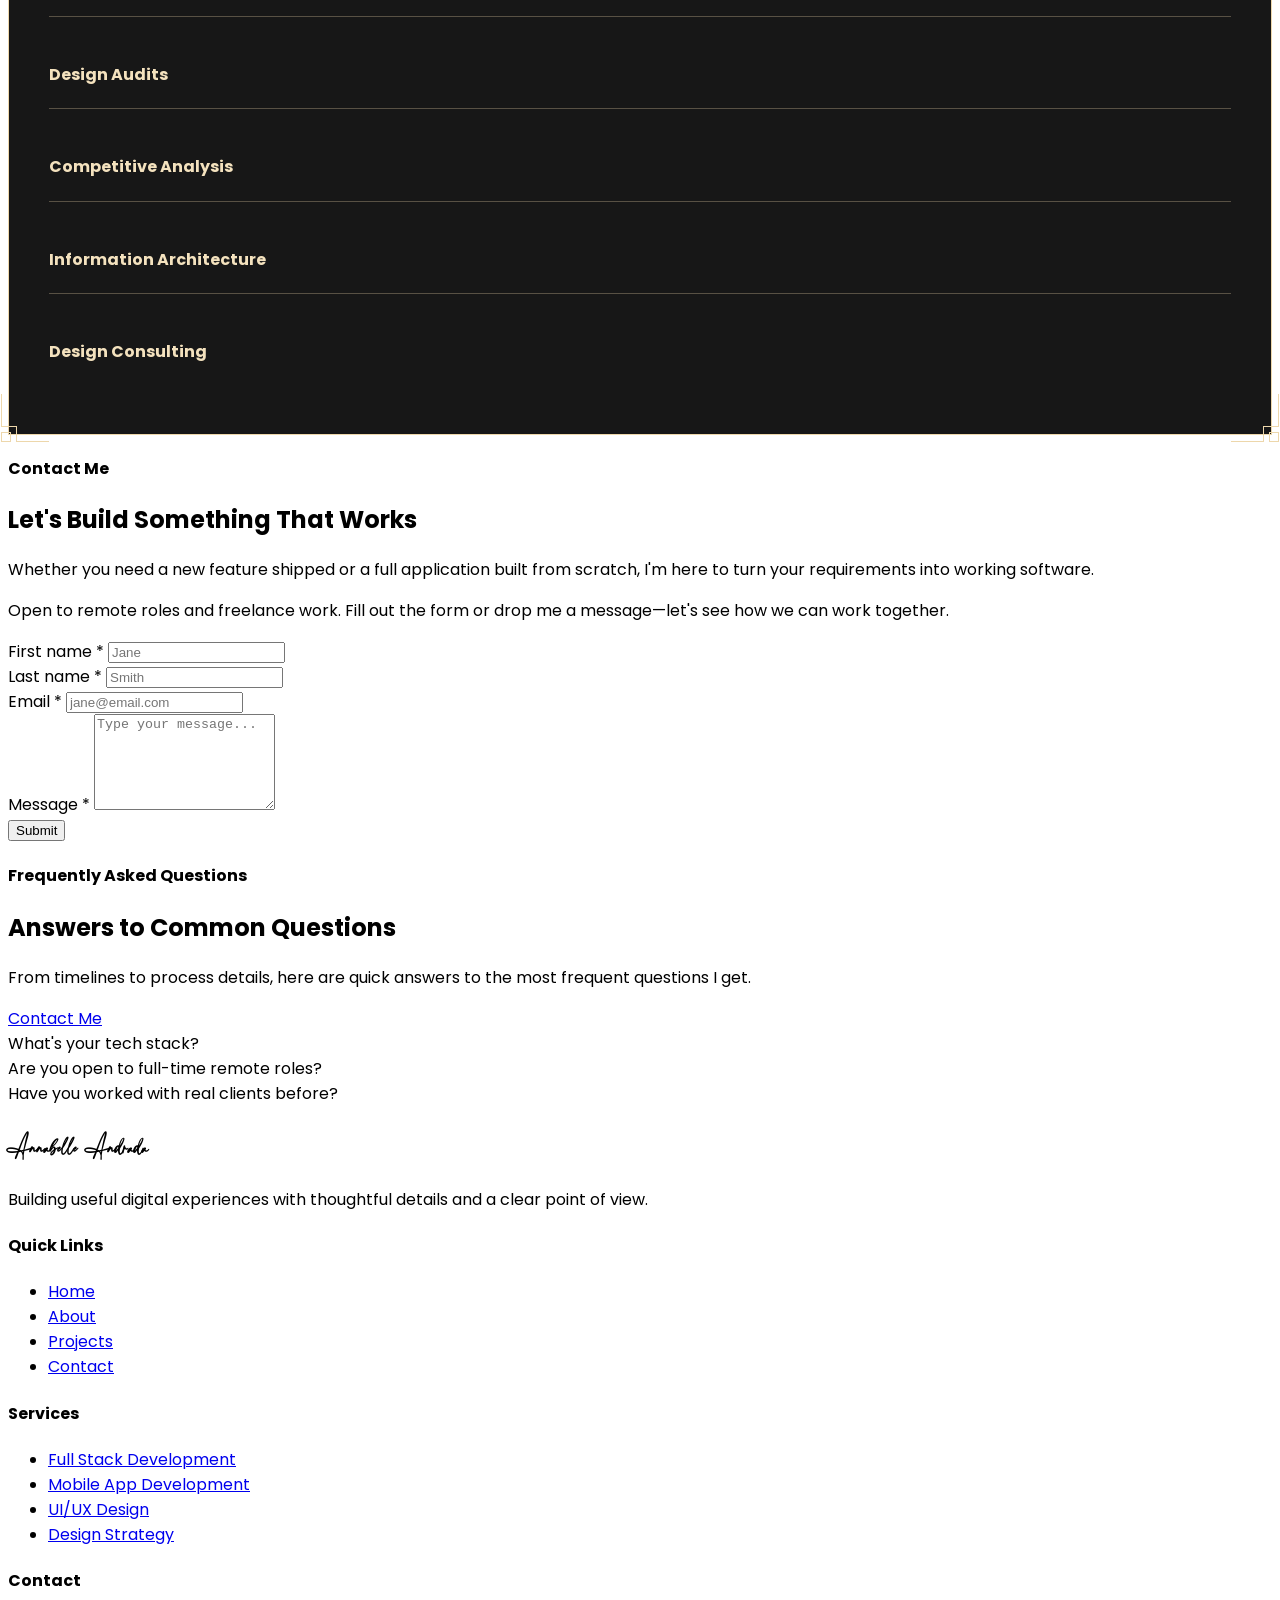
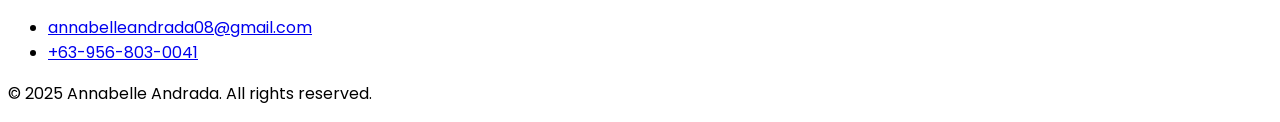
==== commit 055d4e3d: "Add files via upload" ====
--- a/index.html
+++ b/index.html
@@ -702,7 +702,7 @@
       </div>
     </div>
   </footer>
-  <script src="script.js"></script>
+  <script src="script.js?v=20261030-2"></script>
 </body>
 
 </html>
